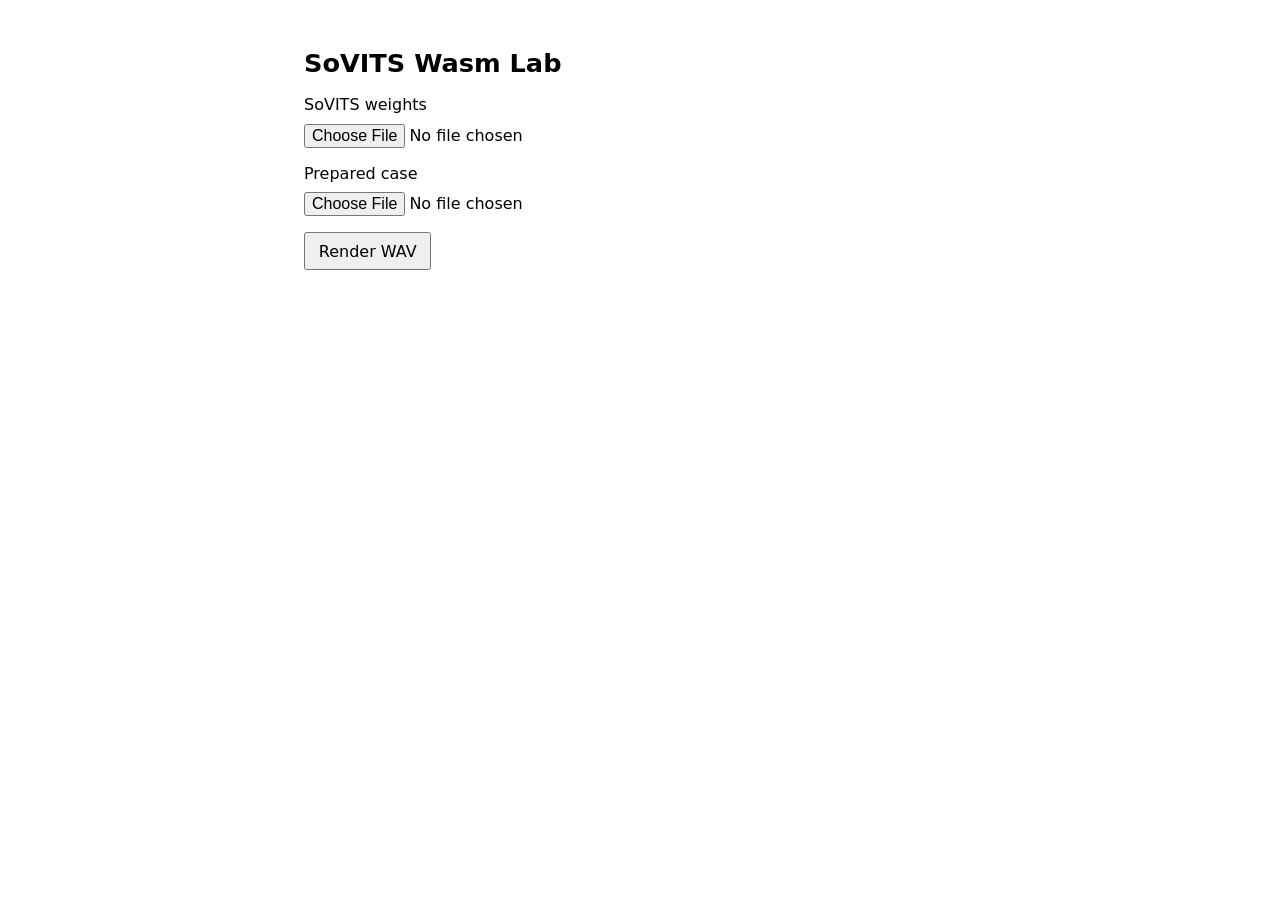
==== experiments/wasm-sovits/web/index.html @ 6f311aa1 "experiment: render SoVITS audio in a browser with WebAssembly Reuse the native acoustic decoder with" ====
<!doctype html>
<html lang="en">
<meta charset="utf-8">
<meta name="viewport" content="width=device-width, initial-scale=1">
<title>SoVITS Wasm Lab</title>
<style>
  :root { color-scheme: light dark; font: 16px system-ui; }
  body { margin: 3rem auto; padding: 0 1.25rem; max-width: 42rem; }
  h1 { font-size: 1.6rem; }
  form, label { display: grid; gap: .6rem; }
  form { gap: 1rem; }
  button, input { font: inherit; max-width: 100%; }
  button { justify-self: start; padding: .45rem .8rem; }
  audio:not([hidden]) { display: block; width: 100%; margin: 1rem 0; }
  output { display: block; margin-top: 1rem; overflow-wrap: anywhere; }
</style>
<h1>SoVITS Wasm Lab</h1>
<form>
  <label>SoVITS weights <input id="weights" type="file" accept=".safetensors" required></label>
  <label>Prepared case <input id="case" type="file" accept=".safetensors" required></label>
  <button>Render WAV</button>
</form>
<output id="result" role="status"></output>
<audio controls hidden></audio>
<a id="download" download="sovits-wasm.wav" hidden>Download WAV</a>
<script type="module">
  const form = document.querySelector('form');
  const button = form.querySelector('button');
  const result = document.querySelector('#result');
  const audio = document.querySelector('audio');
  const download = document.querySelector('#download');
  const mib = (bytes) => (bytes / 2 ** 20).toFixed(1);

  form.addEventListener('submit', (event) => {
    event.preventDefault();
    if (audio.src) URL.revokeObjectURL(audio.src);
    audio.removeAttribute('src');
    audio.load();
    audio.hidden = download.hidden = true;
    button.disabled = true;
    result.textContent = 'Rendering...';
    const worker = new Worker('./worker.js', { type: 'module' });
    const finish = () => {
      worker.terminate();
      button.disabled = false;
    };
    worker.onmessage = ({ data }) => {
      finish();
      if (data.error) {
        result.textContent = data.error;
        return;
      }
      const { wav, loadMs, renderMs, loadBytes, peakBytes } = data;
      const url = URL.createObjectURL(new Blob([wav], { type: 'audio/wav' }));
      audio.src = download.href = url;
      audio.hidden = download.hidden = false;
      result.textContent = `Load ${Math.round(loadMs)} ms · Render ${Math.round(renderMs)} ms · Wasm memory ${mib(loadBytes)} → ${mib(peakBytes)} MiB`;
    };
    worker.onerror = (error) => {
      finish();
      result.textContent = error.message || 'Worker failed';
    };
    worker.postMessage({ weights: form.querySelector('#weights').files[0], caseFile: form.querySelector('#case').files[0] });
  });
</script>
</html>
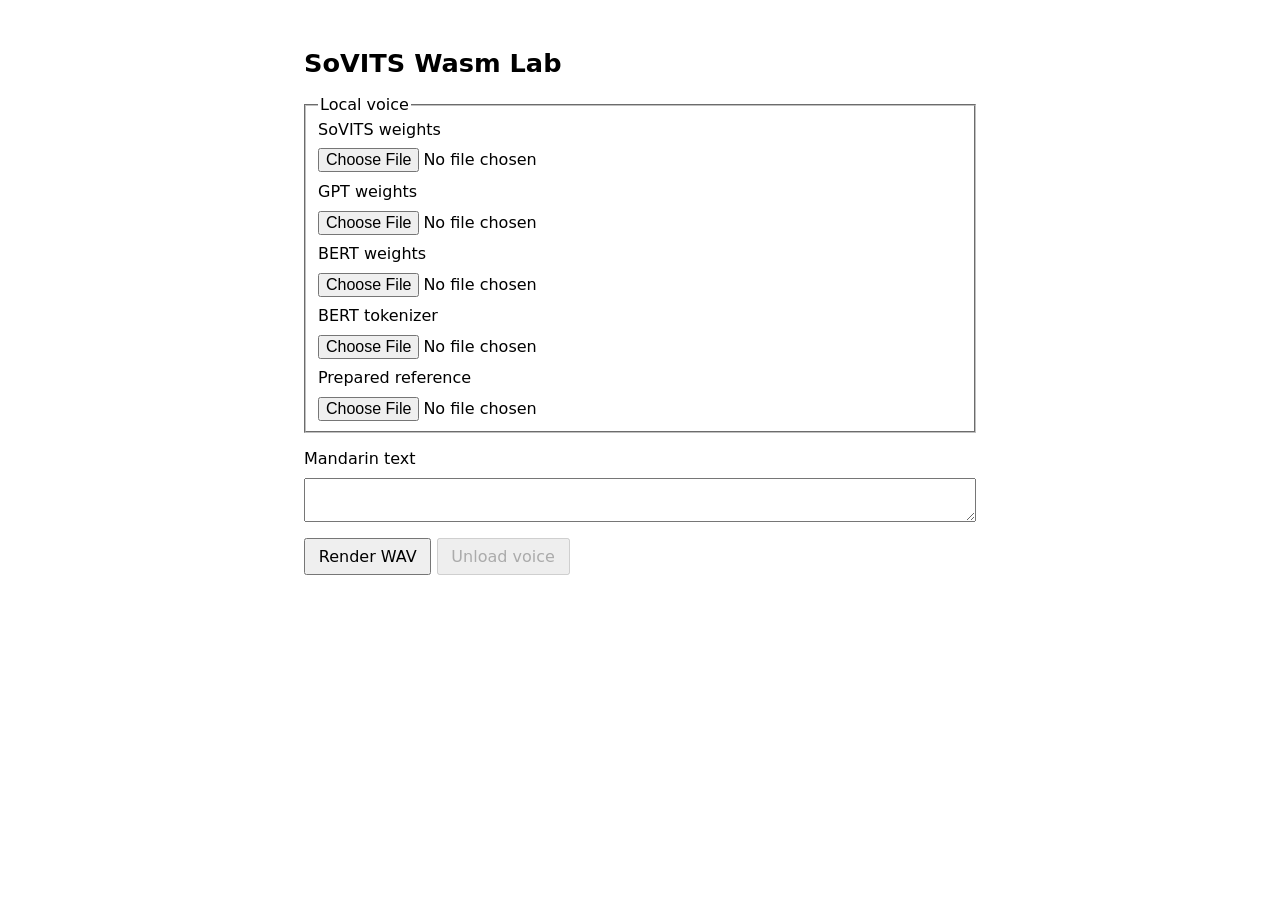
==== commit dbe2fa47: "experiment: synthesize Mandarin text end to end in Wasm Read checkpoints by tensor range, export nat" ====
--- a/experiments/wasm-sovits/web/index.html
+++ b/experiments/wasm-sovits/web/index.html
@@ -7,60 +7,107 @@
   :root { color-scheme: light dark; font: 16px system-ui; }
   body { margin: 3rem auto; padding: 0 1.25rem; max-width: 42rem; }
   h1 { font-size: 1.6rem; }
-  form, label { display: grid; gap: .6rem; }
+  form, label, fieldset { display: grid; grid-template-columns: minmax(0, 1fr); gap: .6rem; }
   form { gap: 1rem; }
-  button, input { font: inherit; max-width: 100%; }
+  fieldset { margin: 0; min-width: 0; }
+  button, input, textarea { font: inherit; max-width: 100%; }
+  input[type="file"] { width: 100%; min-width: 0; }
+  textarea { resize: vertical; }
   button { justify-self: start; padding: .45rem .8rem; }
   audio:not([hidden]) { display: block; width: 100%; margin: 1rem 0; }
   output { display: block; margin-top: 1rem; overflow-wrap: anywhere; }
 </style>
 <h1>SoVITS Wasm Lab</h1>
 <form>
-  <label>SoVITS weights <input id="weights" type="file" accept=".safetensors" required></label>
-  <label>Prepared case <input id="case" type="file" accept=".safetensors" required></label>
-  <button>Render WAV</button>
+  <fieldset>
+    <legend>Local voice</legend>
+    <label>SoVITS weights <input name="sovits" type="file" accept=".safetensors" required></label>
+    <label>GPT weights <input name="gpt" type="file" accept=".safetensors" required></label>
+    <label>BERT weights <input name="bert" type="file" accept=".safetensors" required></label>
+    <label>BERT tokenizer <input name="tokenizer" type="file" accept=".json" required></label>
+    <label>Prepared reference <input name="reference" type="file" accept=".safetensors" required></label>
+  </fieldset>
+  <label>Mandarin text <textarea name="text" rows="2" maxlength="80" required></textarea></label>
+  <div>
+    <button type="submit">Render WAV</button>
+    <button id="unload" type="button" disabled>Unload voice</button>
+  </div>
 </form>
 <output id="result" role="status"></output>
 <audio controls hidden></audio>
 <a id="download" download="sovits-wasm.wav" hidden>Download WAV</a>
 <script type="module">
   const form = document.querySelector('form');
-  const button = form.querySelector('button');
+  const inputs = form.querySelector('fieldset');
+  const button = form.querySelector('[type="submit"]');
+  const unload = document.querySelector('#unload');
   const result = document.querySelector('#result');
   const audio = document.querySelector('audio');
   const download = document.querySelector('#download');
   const mib = (bytes) => (bytes / 2 ** 20).toFixed(1);
 
-  form.addEventListener('submit', (event) => {
-    event.preventDefault();
+  let worker;
+
+  function clearAudio() {
     if (audio.src) URL.revokeObjectURL(audio.src);
     audio.removeAttribute('src');
     audio.load();
     audio.hidden = download.hidden = true;
-    button.disabled = true;
-    result.textContent = 'Rendering...';
-    const worker = new Worker('./worker.js', { type: 'module' });
-    const finish = () => {
-      worker.terminate();
+  }
+
+  function reset() {
+    worker?.terminate();
+    worker = undefined;
+    inputs.disabled = button.disabled = false;
+    unload.disabled = true;
+  }
+
+  unload.addEventListener('click', () => {
+    reset();
+    result.textContent = 'Voice unloaded';
+  });
+
+  function startWorker() {
+    const current = new Worker('./worker.js', { type: 'module' });
+    worker = current;
+    current.onmessage = ({ data }) => {
+      if (current !== worker) return;
+      if (data.stage) {
+        result.textContent = data.stage;
+        return;
+      }
       button.disabled = false;
-    };
-    worker.onmessage = ({ data }) => {
-      finish();
       if (data.error) {
+        if (data.reset) reset();
         result.textContent = data.error;
         return;
       }
-      const { wav, loadMs, renderMs, loadBytes, peakBytes } = data;
+      const { wav, loadMs, renderMs, peakBytes } = data;
       const url = URL.createObjectURL(new Blob([wav], { type: 'audio/wav' }));
       audio.src = download.href = url;
       audio.hidden = download.hidden = false;
-      result.textContent = `Load ${Math.round(loadMs)} ms · Render ${Math.round(renderMs)} ms · Wasm memory ${mib(loadBytes)} → ${mib(peakBytes)} MiB`;
+      const load = loadMs === undefined ? '' : `Load ${Math.round(loadMs)} ms · `;
+      result.textContent = `${load}Render ${Math.round(renderMs)} ms · Wasm memory ${mib(peakBytes)} MiB`;
     };
-    worker.onerror = (error) => {
-      finish();
+    current.onerror = (error) => {
+      if (current !== worker) return;
+      reset();
       result.textContent = error.message || 'Worker failed';
     };
-    worker.postMessage({ weights: form.querySelector('#weights').files[0], caseFile: form.querySelector('#case').files[0] });
+  }
+
+  form.addEventListener('submit', (event) => {
+    event.preventDefault();
+    clearAudio();
+    let files;
+    if (!worker) {
+      files = Object.fromEntries(Array.from(inputs.querySelectorAll('input'), (input) => [input.name, input.files[0]]));
+      startWorker();
+    }
+    inputs.disabled = button.disabled = true;
+    unload.disabled = false;
+    result.textContent = 'Rendering...';
+    worker.postMessage({ files, text: form.elements.text.value });
   });
 </script>
 </html>
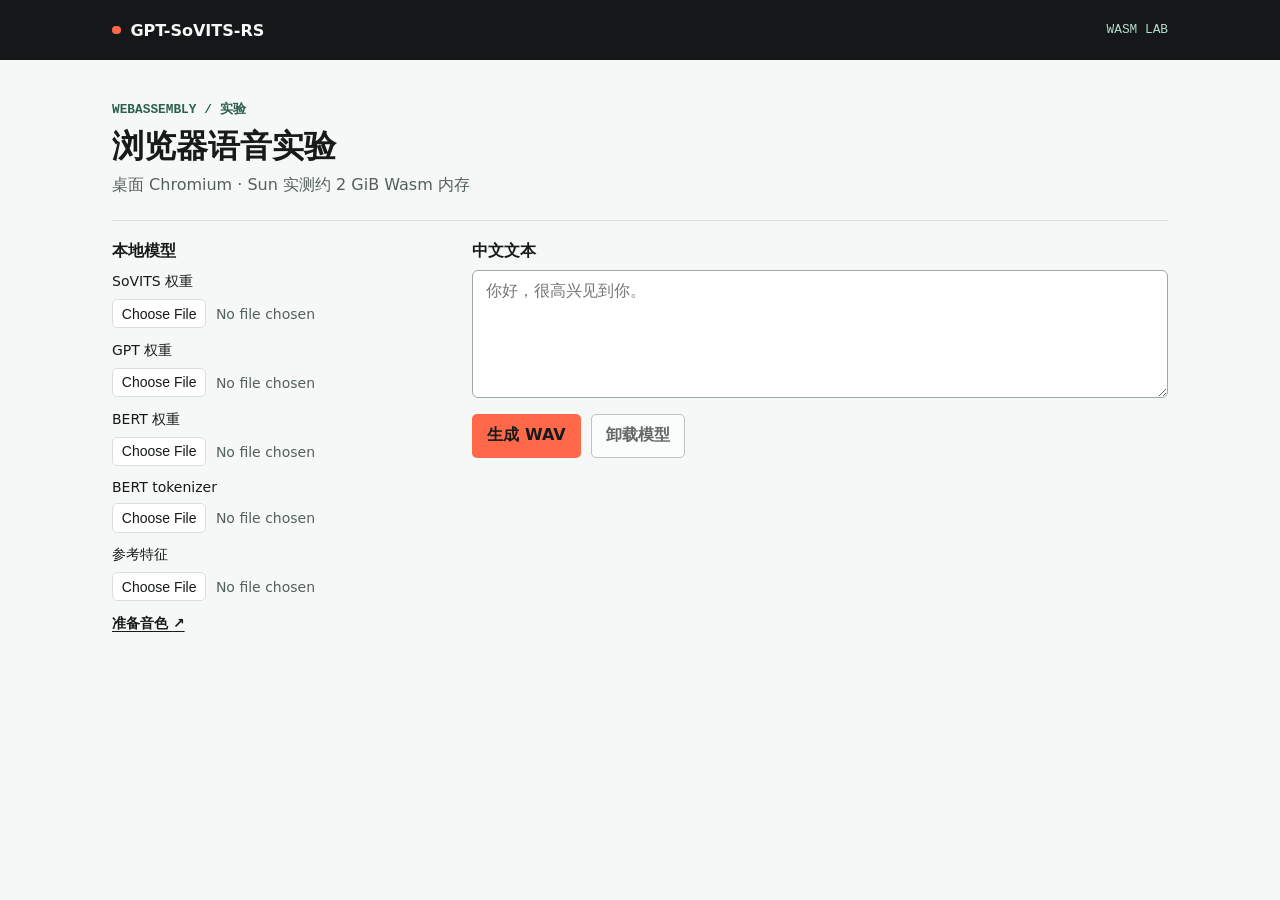
==== commit ed90eb80: "site: refresh the audio showcase and publish the Wasm lab Use two generated audio-studio images, str" ====
--- a/experiments/wasm-sovits/web/index.html
+++ b/experiments/wasm-sovits/web/index.html
@@ -1,41 +1,48 @@
 <!doctype html>
-<html lang="en">
-<meta charset="utf-8">
-<meta name="viewport" content="width=device-width, initial-scale=1">
-<title>SoVITS Wasm Lab</title>
-<style>
-  :root { color-scheme: light dark; font: 16px system-ui; }
-  body { margin: 3rem auto; padding: 0 1.25rem; max-width: 42rem; }
-  h1 { font-size: 1.6rem; }
-  form, label, fieldset { display: grid; grid-template-columns: minmax(0, 1fr); gap: .6rem; }
-  form { gap: 1rem; }
-  fieldset { margin: 0; min-width: 0; }
-  button, input, textarea { font: inherit; max-width: 100%; }
-  input[type="file"] { width: 100%; min-width: 0; }
-  textarea { resize: vertical; }
-  button { justify-self: start; padding: .45rem .8rem; }
-  audio:not([hidden]) { display: block; width: 100%; margin: 1rem 0; }
-  output { display: block; margin-top: 1rem; overflow-wrap: anywhere; }
-</style>
-<h1>SoVITS Wasm Lab</h1>
-<form>
-  <fieldset>
-    <legend>Local voice</legend>
-    <label>SoVITS weights <input name="sovits" type="file" accept=".safetensors" required></label>
-    <label>GPT weights <input name="gpt" type="file" accept=".safetensors" required></label>
-    <label>BERT weights <input name="bert" type="file" accept=".safetensors" required></label>
-    <label>BERT tokenizer <input name="tokenizer" type="file" accept=".json" required></label>
-    <label>Prepared reference <input name="reference" type="file" accept=".safetensors" required></label>
-  </fieldset>
-  <label>Mandarin text <textarea name="text" rows="2" maxlength="80" required></textarea></label>
-  <div>
-    <button type="submit">Render WAV</button>
-    <button id="unload" type="button" disabled>Unload voice</button>
+<html lang="zh-CN">
+<head>
+  <meta charset="utf-8">
+  <meta name="viewport" content="width=device-width, initial-scale=1">
+  <meta name="color-scheme" content="light">
+  <title>浏览器语音实验 | GPT-SoVITS-RS</title>
+  <link rel="stylesheet" href="lab.css">
+</head>
+<body>
+<header class="topbar">
+  <nav class="wrap" aria-label="主导航">
+    <a class="wordmark" href="../"><span aria-hidden="true"></span>GPT-SoVITS-RS</a>
+    <span class="mono">WASM LAB</span>
+  </nav>
+</header>
+<main class="wrap">
+  <div class="heading">
+    <p class="mono">WEBASSEMBLY / 实验</p>
+    <h1>浏览器语音实验</h1>
+    <p>桌面 Chromium · Sun 实测约 2 GiB Wasm 内存</p>
   </div>
-</form>
-<output id="result" role="status"></output>
-<audio controls hidden></audio>
-<a id="download" download="sovits-wasm.wav" hidden>Download WAV</a>
+  <noscript><p>生成语音需要启用 JavaScript。</p></noscript>
+  <form class="workspace">
+    <fieldset>
+      <legend>本地模型</legend>
+      <label>SoVITS 权重 <input name="sovits" type="file" accept=".safetensors" required></label>
+      <label>GPT 权重 <input name="gpt" type="file" accept=".safetensors" required></label>
+      <label>BERT 权重 <input name="bert" type="file" accept=".safetensors" required></label>
+      <label>BERT tokenizer <input name="tokenizer" type="file" accept=".json" required></label>
+      <label>参考特征 <input name="reference" type="file" accept=".safetensors" required></label>
+      <a href="https://github.com/ricardomlee/gpt-sovits-rs/tree/master/experiments/wasm-sovits#prepare-a-voice">准备音色 <span aria-hidden="true">↗</span></a>
+    </fieldset>
+    <div class="compose">
+      <label>中文文本 <textarea name="text" rows="4" maxlength="80" placeholder="你好，很高兴见到你。" required></textarea></label>
+      <div class="actions">
+        <button type="submit" disabled>生成 WAV</button>
+        <button id="unload" type="button" disabled>卸载模型</button>
+      </div>
+      <output id="result" role="status" class="mono"></output>
+      <audio controls aria-label="播放生成的语音" hidden></audio>
+      <a id="download" download="sovits-wasm.wav" hidden>下载 WAV <span aria-hidden="true">↓</span></a>
+    </div>
+  </form>
+</main>
 <script type="module">
   const form = document.querySelector('form');
   const inputs = form.querySelector('fieldset');
@@ -64,7 +71,7 @@
 
   unload.addEventListener('click', () => {
     reset();
-    result.textContent = 'Voice unloaded';
+    result.textContent = '模型已卸载';
   });
 
   function startWorker() {
@@ -86,13 +93,13 @@
       const url = URL.createObjectURL(new Blob([wav], { type: 'audio/wav' }));
       audio.src = download.href = url;
       audio.hidden = download.hidden = false;
-      const load = loadMs === undefined ? '' : `Load ${Math.round(loadMs)} ms · `;
-      result.textContent = `${load}Render ${Math.round(renderMs)} ms · Wasm memory ${mib(peakBytes)} MiB`;
+      const load = loadMs === undefined ? '' : `加载 ${Math.round(loadMs)} ms · `;
+      result.textContent = `${load}合成 ${Math.round(renderMs)} ms · Wasm 内存 ${mib(peakBytes)} MiB`;
     };
     current.onerror = (error) => {
       if (current !== worker) return;
       reset();
-      result.textContent = error.message || 'Worker failed';
+      result.textContent = error.message || '语音 Worker 启动失败';
     };
   }
 
@@ -106,8 +113,10 @@
     }
     inputs.disabled = button.disabled = true;
     unload.disabled = false;
-    result.textContent = 'Rendering...';
+    result.textContent = '正在生成…';
     worker.postMessage({ files, text: form.elements.text.value });
   });
+  button.disabled = false;
 </script>
+</body>
 </html>
--- a/experiments/wasm-sovits/web/lab.css
+++ b/experiments/wasm-sovits/web/lab.css
@@ -0,0 +1,54 @@
+:root {
+  color-scheme: light;
+  --ink: #161a19;
+  --muted: #53605c;
+  --line: #d9dfdc;
+  --paper: #f6f8f7;
+  --accent: #ff694a;
+  font: 16px system-ui, -apple-system, "Segoe UI", "Microsoft YaHei", sans-serif;
+  color: var(--ink);
+  background: var(--paper);
+}
+
+*, *::before, *::after { box-sizing: border-box; }
+body { margin: 0; }
+.wrap { width: min(100% - 3rem, 66rem); margin-inline: auto; }
+.topbar { background: #151719; color: #f6f8f7; }
+.topbar nav { min-height: 3.75rem; display: flex; justify-content: space-between; align-items: center; gap: 1rem; }
+.wordmark { display: inline-flex; align-items: center; gap: .6rem; font-weight: 750; text-decoration: none; }
+.wordmark span { width: .55rem; height: .55rem; border-radius: 50%; background: var(--accent); }
+.mono { font-family: ui-monospace, SFMono-Regular, Consolas, "Liberation Mono", monospace; font-size: .8rem; line-height: 1.6; }
+.topbar .mono { color: #b3ddc9; }
+a { color: inherit; text-underline-offset: .22em; }
+:focus-visible { outline: 3px solid #ba4127; outline-offset: 3px; }
+
+main { padding-block: 2.5rem 3rem; }
+.heading p { margin: 0; color: var(--muted); }
+.heading .mono { color: #2b604d; font-weight: 700; }
+h1 { margin: .4rem 0 .6rem; font-size: 2rem; line-height: 1.2; }
+.workspace { display: grid; grid-template-columns: minmax(0, 20rem) minmax(0, 1fr); gap: 1.5rem 2.5rem; margin-top: 1.5rem; border-top: 1px solid var(--line); padding-block: 1.25rem; }
+fieldset, label { display: grid; grid-template-columns: minmax(0, 1fr); gap: .5rem; }
+fieldset { min-width: 0; margin: 0; padding: 0; border: 0; gap: .85rem; }
+legend { padding: 0; margin-bottom: .7rem; font-weight: 750; }
+fieldset label { font-size: .875rem; }
+fieldset a, #download { font-size: .875rem; font-weight: 650; justify-self: start; }
+input, textarea, button { font: inherit; max-width: 100%; }
+input[type="file"] { width: 100%; min-width: 0; color: var(--muted); }
+input::file-selector-button { margin-right: .6rem; border: 1px solid var(--line); border-radius: 5px; padding: .35rem .55rem; background: white; color: var(--ink); }
+.compose { min-width: 0; }
+.compose label { font-weight: 750; }
+textarea { width: 100%; min-height: 8rem; resize: vertical; border: 1px solid #9daaa4; border-radius: 6px; background: white; color: var(--ink); padding: .65rem .8rem; font-weight: 400; }
+.actions { display: flex; flex-wrap: wrap; gap: .6rem; margin-top: 1rem; }
+button { min-height: 2.75rem; padding: .5rem .9rem; border: 1px solid #9daaa4; border-radius: 5px; background: white; color: var(--ink); font-weight: 700; cursor: pointer; }
+button[type="submit"] { background: var(--accent); border-color: transparent; }
+button:hover:not(:disabled) { border-color: var(--ink); }
+button:disabled { cursor: default; opacity: .65; }
+output { display: block; min-height: 1.3rem; margin-top: 1rem; overflow-wrap: anywhere; }
+audio:not([hidden]) { display: block; width: 100%; height: 3.375rem; margin-block: .6rem .8rem; }
+
+@media (max-width: 680px) {
+  .wrap { width: calc(100% - 2rem); }
+  main { padding-top: 1.5rem; }
+  h1 { font-size: 1.55rem; }
+  .workspace { grid-template-columns: minmax(0, 1fr); }
+}
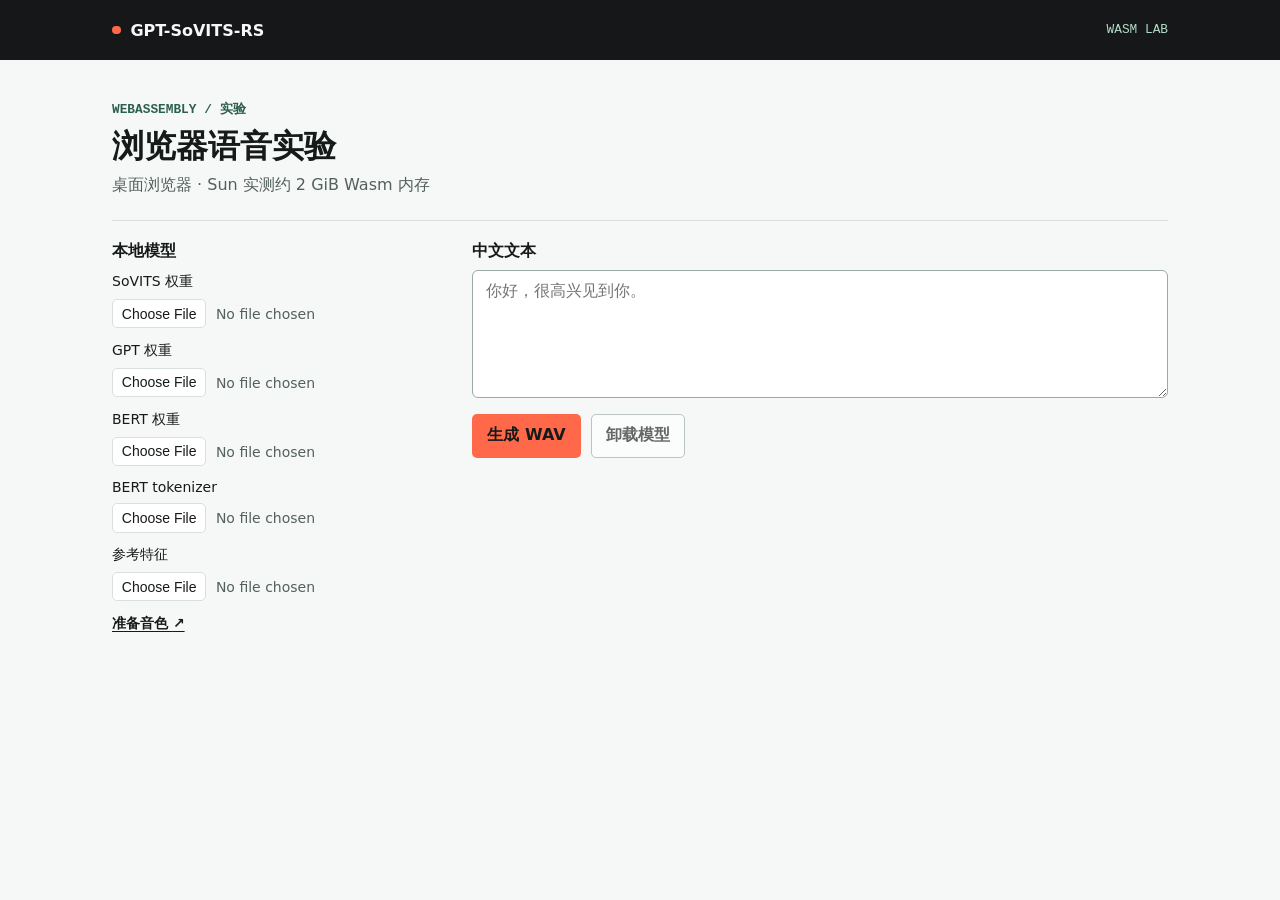
==== commit d6040ed5: "ci: probe headless Chromium before installing system packages Use the runner libraries when they are" ====
--- a/experiments/wasm-sovits/web/index.html
+++ b/experiments/wasm-sovits/web/index.html
@@ -18,7 +18,7 @@
   <div class="heading">
     <p class="mono">WEBASSEMBLY / 实验</p>
     <h1>浏览器语音实验</h1>
-    <p>桌面 Chromium · Sun 实测约 2 GiB Wasm 内存</p>
+    <p>桌面浏览器 · Sun 实测约 2 GiB Wasm 内存</p>
   </div>
   <noscript><p>生成语音需要启用 JavaScript。</p></noscript>
   <form class="workspace">
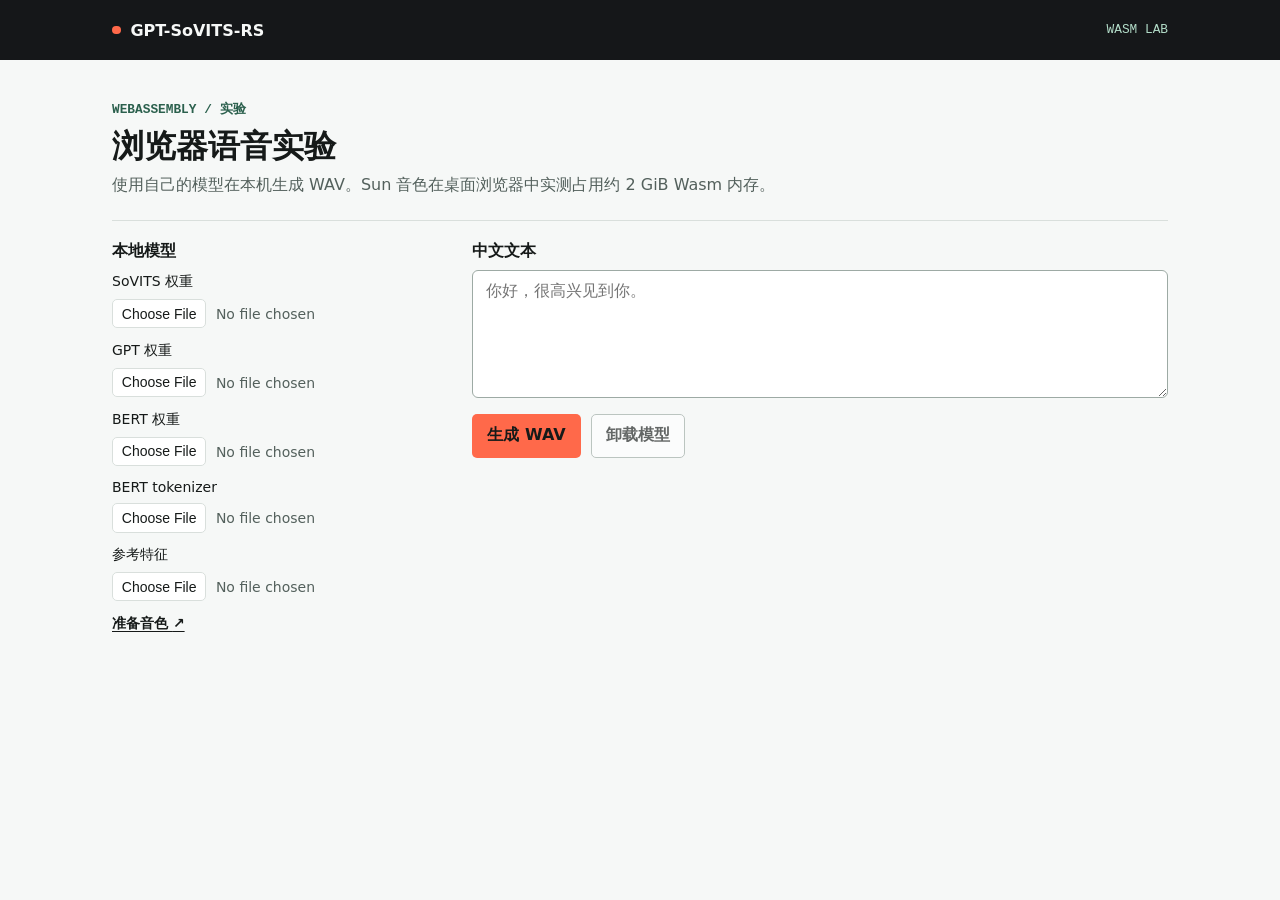
==== commit ebcd5190: "Describe the speech demo and deployment guides in terms readers search for Co-authored-by: OpenAI Co" ====
--- a/experiments/wasm-sovits/web/index.html
+++ b/experiments/wasm-sovits/web/index.html
@@ -4,7 +4,8 @@
   <meta charset="utf-8">
   <meta name="viewport" content="width=device-width, initial-scale=1">
   <meta name="color-scheme" content="light">
-  <title>浏览器语音实验 | GPT-SoVITS-RS</title>
+  <meta name="description" content="在桌面浏览器中加载自己的 GPT-SoVITS 模型和参考特征，输入中文即可生成 WAV 音频。模型和文字都留在本机。">
+  <title>在浏览器中合成中文语音 | GPT-SoVITS-RS</title>
   <link rel="stylesheet" href="lab.css">
 </head>
 <body>
@@ -18,7 +19,7 @@
   <div class="heading">
     <p class="mono">WEBASSEMBLY / 实验</p>
     <h1>浏览器语音实验</h1>
-    <p>桌面浏览器 · Sun 实测约 2 GiB Wasm 内存</p>
+    <p>使用自己的模型在本机生成 WAV。Sun 音色在桌面浏览器中实测占用约 2 GiB Wasm 内存。</p>
   </div>
   <noscript><p>生成语音需要启用 JavaScript。</p></noscript>
   <form class="workspace">
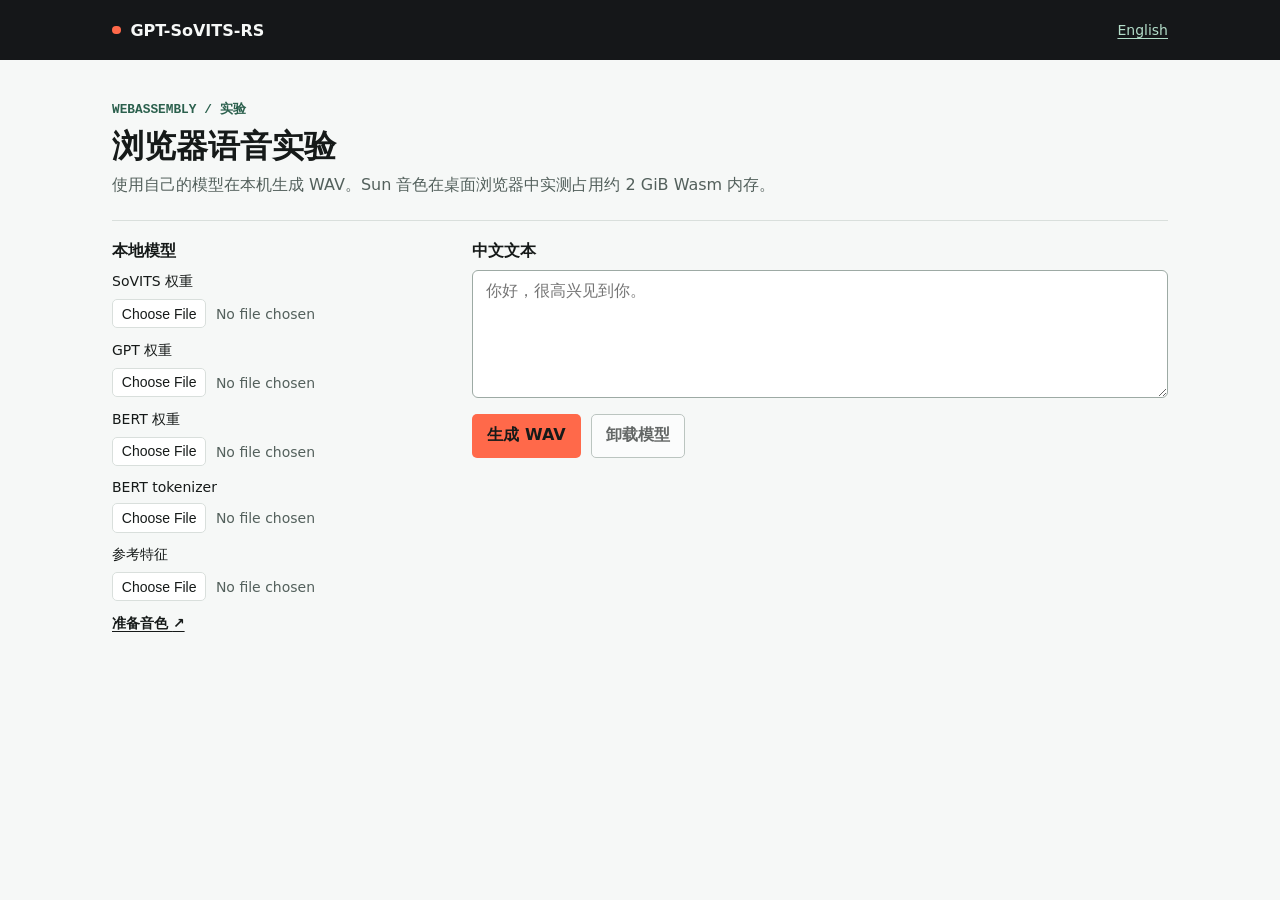
==== commit adb4c36e: "Play the corrected English recording on both language editions of Pages Co-authored-by: OpenAI Codex" ====
--- a/experiments/wasm-sovits/web/index.html
+++ b/experiments/wasm-sovits/web/index.html
@@ -6,13 +6,16 @@
   <meta name="color-scheme" content="light">
   <meta name="description" content="在桌面浏览器中加载自己的 GPT-SoVITS 模型和参考特征，输入中文即可生成 WAV 音频。模型和文字都留在本机。">
   <title>在浏览器中合成中文语音 | GPT-SoVITS-RS</title>
+  <link rel="canonical" href="https://tts.ricli.tech/lab/">
+  <link rel="alternate" hreflang="zh-CN" href="https://tts.ricli.tech/lab/">
+  <link rel="alternate" hreflang="en" href="https://tts.ricli.tech/lab/en.html">
   <link rel="stylesheet" href="lab.css">
 </head>
 <body>
 <header class="topbar">
   <nav class="wrap" aria-label="主导航">
     <a class="wordmark" href="../"><span aria-hidden="true"></span>GPT-SoVITS-RS</a>
-    <span class="mono">WASM LAB</span>
+    <a href="en.html" lang="en" hreflang="en">English</a>
   </nav>
 </header>
 <main class="wrap">
@@ -38,86 +41,14 @@
         <button type="submit" disabled>生成 WAV</button>
         <button id="unload" type="button" disabled>卸载模型</button>
       </div>
-      <output id="result" role="status" class="mono"></output>
+      <output id="result" role="status" class="mono"
+        data-unloaded="模型已卸载" data-failed="语音 Worker 启动失败" data-loading="正在加载" data-rendering="正在合成…"
+        data-load="加载" data-render="合成" data-memory="Wasm 内存"></output>
       <audio controls aria-label="播放生成的语音" hidden></audio>
       <a id="download" download="sovits-wasm.wav" hidden>下载 WAV <span aria-hidden="true">↓</span></a>
     </div>
   </form>
 </main>
-<script type="module">
-  const form = document.querySelector('form');
-  const inputs = form.querySelector('fieldset');
-  const button = form.querySelector('[type="submit"]');
-  const unload = document.querySelector('#unload');
-  const result = document.querySelector('#result');
-  const audio = document.querySelector('audio');
-  const download = document.querySelector('#download');
-  const mib = (bytes) => (bytes / 2 ** 20).toFixed(1);
-
-  let worker;
-
-  function clearAudio() {
-    if (audio.src) URL.revokeObjectURL(audio.src);
-    audio.removeAttribute('src');
-    audio.load();
-    audio.hidden = download.hidden = true;
-  }
-
-  function reset() {
-    worker?.terminate();
-    worker = undefined;
-    inputs.disabled = button.disabled = false;
-    unload.disabled = true;
-  }
-
-  unload.addEventListener('click', () => {
-    reset();
-    result.textContent = '模型已卸载';
-  });
-
-  function startWorker() {
-    const current = new Worker('./worker.js', { type: 'module' });
-    worker = current;
-    current.onmessage = ({ data }) => {
-      if (current !== worker) return;
-      if (data.stage) {
-        result.textContent = data.stage;
-        return;
-      }
-      button.disabled = false;
-      if (data.error) {
-        if (data.reset) reset();
-        result.textContent = data.error;
-        return;
-      }
-      const { wav, loadMs, renderMs, peakBytes } = data;
-      const url = URL.createObjectURL(new Blob([wav], { type: 'audio/wav' }));
-      audio.src = download.href = url;
-      audio.hidden = download.hidden = false;
-      const load = loadMs === undefined ? '' : `加载 ${Math.round(loadMs)} ms · `;
-      result.textContent = `${load}合成 ${Math.round(renderMs)} ms · Wasm 内存 ${mib(peakBytes)} MiB`;
-    };
-    current.onerror = (error) => {
-      if (current !== worker) return;
-      reset();
-      result.textContent = error.message || '语音 Worker 启动失败';
-    };
-  }
-
-  form.addEventListener('submit', (event) => {
-    event.preventDefault();
-    clearAudio();
-    let files;
-    if (!worker) {
-      files = Object.fromEntries(Array.from(inputs.querySelectorAll('input'), (input) => [input.name, input.files[0]]));
-      startWorker();
-    }
-    inputs.disabled = button.disabled = true;
-    unload.disabled = false;
-    result.textContent = '正在生成…';
-    worker.postMessage({ files, text: form.elements.text.value });
-  });
-  button.disabled = false;
-</script>
+<script type="module" src="lab.js"></script>
 </body>
 </html>
--- a/experiments/wasm-sovits/web/lab.css
+++ b/experiments/wasm-sovits/web/lab.css
@@ -18,7 +18,7 @@
 .wordmark { display: inline-flex; align-items: center; gap: .6rem; font-weight: 750; text-decoration: none; }
 .wordmark span { width: .55rem; height: .55rem; border-radius: 50%; background: var(--accent); }
 .mono { font-family: ui-monospace, SFMono-Regular, Consolas, "Liberation Mono", monospace; font-size: .8rem; line-height: 1.6; }
-.topbar .mono { color: #b3ddc9; }
+.topbar a[hreflang] { color: #b3ddc9; font-size: .875rem; }
 a { color: inherit; text-underline-offset: .22em; }
 :focus-visible { outline: 3px solid #ba4127; outline-offset: 3px; }
 
